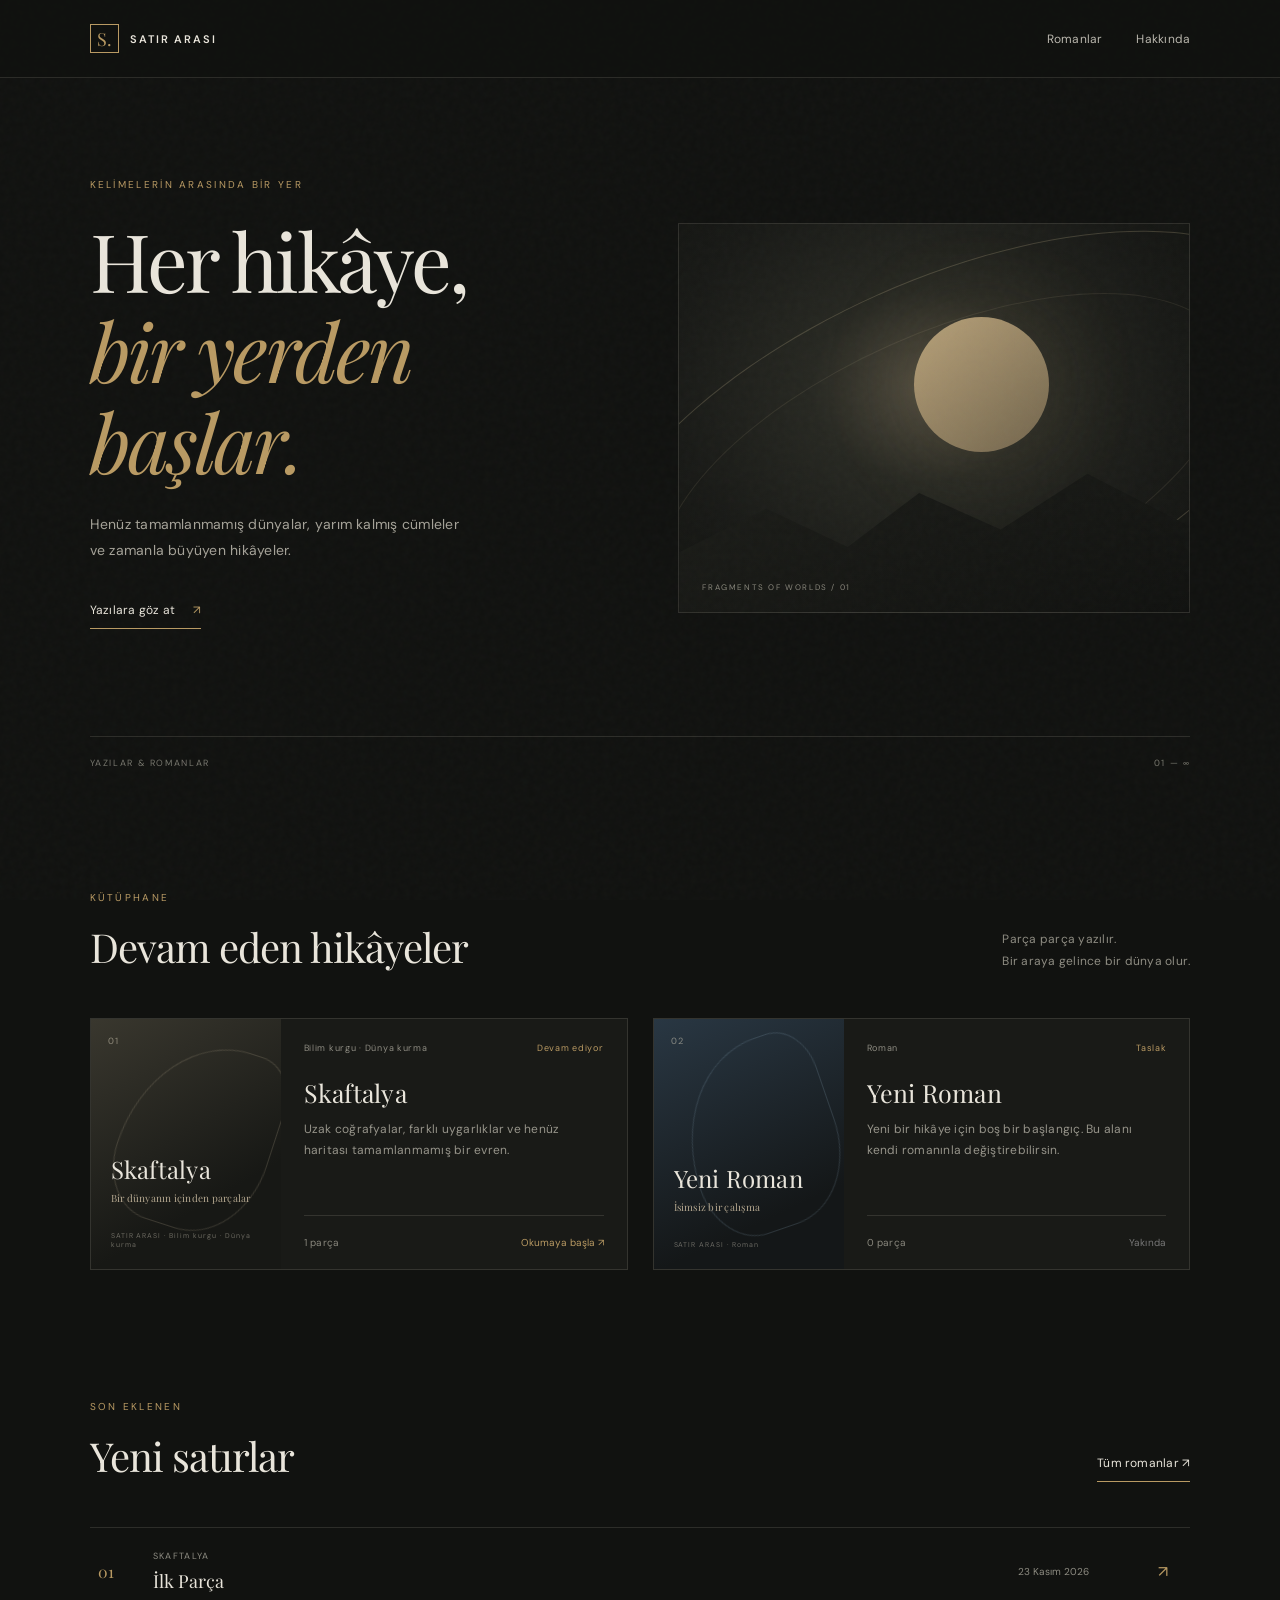
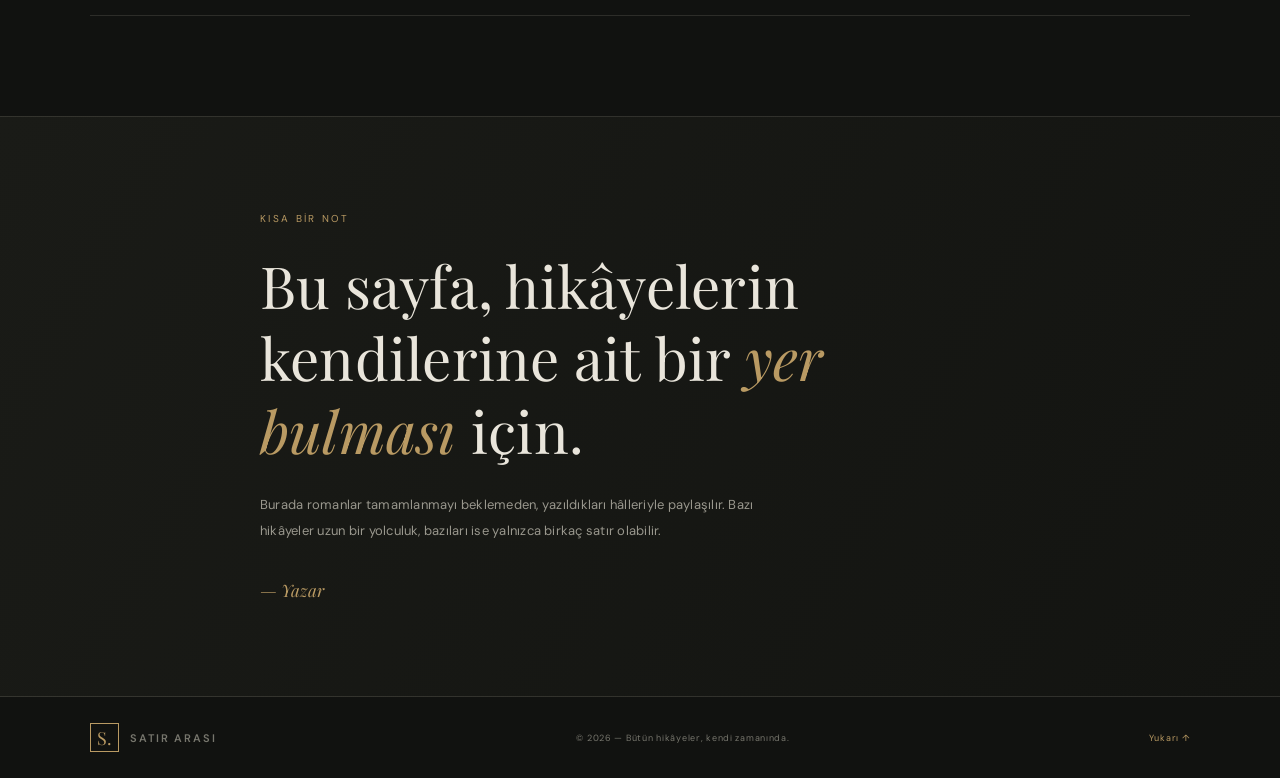
==== index.html @ ba9f6b92 "Add files via upload" ====
<!doctype html>
<html lang="tr">
<head>
  <meta charset="utf-8">
  <meta name="viewport" content="width=device-width, initial-scale=1">
  <meta name="theme-color" content="#111210">
  <meta name="description" content="Romanlar, hikâyeler ve tamamlanmamış dünyalar.">
  <title>Satır Arası — Yazılar</title>
  <link rel="preconnect" href="https://fonts.googleapis.com">
  <link rel="preconnect" href="https://fonts.gstatic.com" crossorigin>
  <link href="https://fonts.googleapis.com/css2?family=DM+Sans:wght@400;500;600&family=Playfair+Display:wght@400;500;600&display=swap" rel="stylesheet">
  <link rel="stylesheet" href="styles.css">
</head>
<body>
  <div class="grain" aria-hidden="true"></div>
  <header class="topbar">
    <a class="brand" href="#home" aria-label="Satır Arası ana sayfa"><span class="brand-mark">S.</span><span>SATIR ARASI</span></a>
    <nav aria-label="Ana navigasyon">
      <a href="#novels">Romanlar</a>
      <a href="#about">Hakkında</a>
    </nav>
    <button class="menu-button" id="menuButton" aria-label="Menüyü aç">☰</button>
  </header>

  <main id="app">
    <section class="hero" id="home">
      <div class="hero-copy">
        <p class="eyebrow">KELİMELERİN ARASINDA BİR YER</p>
        <h1>Her hikâye,<br><em>bir yerden başlar.</em></h1>
        <p class="hero-text">Henüz tamamlanmamış dünyalar, yarım kalmış cümleler ve zamanla büyüyen hikâyeler.</p>
        <a class="text-link" href="#novels">Yazılara göz at <span>↗</span></a>
      </div>
      <div class="hero-art" aria-label="Soyut, sisli bir manzara">
        <div class="art-orbit orbit-one"></div><div class="art-orbit orbit-two"></div>
        <div class="art-sun"></div><div class="art-horizon"></div>
        <span class="art-caption">FRAGMENTS OF WORLDS / 01</span>
      </div>
      <div class="hero-bottom"><span>YAZILAR &amp; ROMANLAR</span><span>01 — ∞</span></div>
    </section>


    <section class="section novels-section" id="novels">
      <div class="section-heading">
        <div><p class="eyebrow">KÜTÜPHANE</p><h2>Devam eden hikâyeler</h2></div>
        <p class="section-note">Parça parça yazılır.<br>Bir araya gelince bir dünya olur.</p>
      </div>
      <div class="novel-grid" id="novelGrid"></div>
    </section>


    <section class="section latest-section" id="latest">
      <div class="section-heading"><div><p class="eyebrow">SON EKLENEN</p><h2>Yeni satırlar</h2></div><a href="#novels" class="text-link">Tüm romanlar ↗</a></div>
      <div class="latest-list" id="latestList"></div>
    </section>


    <section class="about-section" id="about">
      <div class="about-inner"><p class="eyebrow">KISA BİR NOT</p><h2>Bu sayfa, hikâyelerin<br>kendilerine ait bir <em>yer bulması</em> için.</h2>
        <p>Burada romanlar tamamlanmayı beklemeden, yazıldıkları hâlleriyle paylaşılır. Bazı hikâyeler uzun bir yolculuk, bazıları ise yalnızca birkaç satır olabilir.</p>
        <span class="about-sign">— Yazar</span>
      </div>
    </section>
  </main>

  <footer class="footer"><a class="brand" href="#home"><span class="brand-mark">S.</span><span>SATIR ARASI</span></a><span>© <span id="year"></span> — Bütün hikâyeler, kendi zamanında.</span><a href="#home" class="back-top">Yukarı ↑</a></footer>


  <div class="reader-overlay" id="readerOverlay" aria-hidden="true">
    <div class="reader-shell">
      <header class="reader-top"><button id="closeReader" class="reader-close">← <span>Kitaplığa dön</span></button><span id="readerBookLabel" class="reader-label"></span><div class="reader-tools"><button id="fontMinus" aria-label="Yazıyı küçült">A−</button><button id="fontPlus" aria-label="Yazıyı büyüt">A+</button></div></header>
      <article class="reader-content"><p class="reader-kicker" id="readerChapterNumber"></p><h1 id="readerTitle"></h1><div class="reader-meta" id="readerMeta"></div><div class="reader-text" id="readerText"></div><div class="reader-navigation"><button id="previousChapter">← Önceki</button><button id="nextChapter">Sonraki →</button></div></article>
    </div>
  </div>
  <script src="content.js"></script>
  <script src="script.js"></script>
</body>
</html>
---- styles.css ----
:root{--bg:#111210;--surface:#191a17;--surface2:#22231f;--text:#e9e5db;--muted:#8e8c82;--line:rgba(226,220,206,.13);--accent:#b99a63;--serif:'Playfair Display',Georgia,serif;--sans:'DM Sans',Arial,sans-serif}
*{box-sizing:border-box}html{scroll-behavior:smooth}body{margin:0;background:var(--bg);color:var(--text);font-family:var(--sans);font-weight:400;letter-spacing:.015em}body.reader-open{overflow:hidden}a{color:inherit;text-decoration:none}button{font:inherit;color:inherit;cursor:pointer}.grain{position:fixed;inset:0;pointer-events:none;z-index:20;opacity:.04;background-image:url("data:image/svg+xml,%3Csvg viewBox='0 0 180 180' xmlns='http://www.w3.org/2000/svg'%3E%3Cfilter id='n'%3E%3CfeTurbulence type='fractalNoise' baseFrequency='.8' numOctaves='3' stitchTiles='stitch'/%3E%3C/filter%3E%3Crect width='100%25' height='100%25' filter='url(%23n)' opacity='.6'/%3E%3C/svg%3E")}.topbar{height:78px;border-bottom:1px solid var(--line);display:flex;align-items:center;justify-content:space-between;padding:0 7vw;position:relative;z-index:30;background:rgba(17,18,16,.9)}.brand{display:flex;align-items:center;gap:11px;font-size:11px;letter-spacing:.18em;font-weight:600}.brand-mark{display:grid;place-items:center;width:29px;height:29px;border:1px solid var(--accent);color:var(--accent);font:18px var(--serif);letter-spacing:0}.topbar nav{display:flex;gap:34px;font-size:12px;color:#b9b6ad}.topbar nav a:hover{color:var(--accent)}.menu-button{display:none;background:none;border:0;font-size:20px}.hero{padding:100px 7vw 22px;min-height:610px;display:grid;grid-template-columns:1fr 1fr;gap:6vw;position:relative;align-items:center}.hero-copy{padding-bottom:30px}.eyebrow{font-size:10px;letter-spacing:.23em;color:var(--accent);margin:0 0 24px}.hero h1{font:clamp(48px,6.3vw,88px)/1.12 var(--serif);font-weight:400;letter-spacing:-.035em;margin:0}.hero h1 em,.about-inner h2 em{color:var(--accent);font-weight:400}.hero-text{color:#a5a298;max-width:370px;line-height:1.85;font-size:14px;margin:26px 0 34px}.text-link{font-size:12px;color:var(--text);display:inline-flex;gap:18px;align-items:center;border-bottom:1px solid var(--accent);padding-bottom:10px}.text-link span{color:var(--accent)}.hero-art{height:390px;position:relative;overflow:hidden;background:radial-gradient(ellipse at 48% 42%,#4b473b 0,#272822 30%,#191a17 67%,#121310 100%);border:1px solid var(--line)}.art-sun{position:absolute;width:135px;height:135px;border-radius:50%;background:linear-gradient(140deg,#b8a27a,#71644c);top:24%;left:46%;box-shadow:0 0 100px rgba(177,150,99,.18)}.art-horizon{position:absolute;bottom:-1px;left:0;right:0;height:45%;background:linear-gradient(160deg,transparent 15%,#1c1d19 16%,#111210 100%);clip-path:polygon(0 65%,17% 40%,33% 62%,47% 31%,63% 52%,80% 20%,100% 50%,100% 100%,0 100%)}.art-orbit{position:absolute;border:1px solid rgba(211,192,152,.22);border-radius:50%;transform:rotate(-24deg)}.orbit-one{width:150%;height:90%;left:-22%;top:14%}.orbit-two{width:120%;height:70%;left:-8%;top:28%;border-color:rgba(211,192,152,.1)}.art-caption{position:absolute;bottom:20px;left:23px;font-size:8px;letter-spacing:.2em;color:#88867b;z-index:2}.hero-bottom{grid-column:1/-1;display:flex;justify-content:space-between;border-top:1px solid var(--line);padding:20px 0 0;font-size:9px;letter-spacing:.18em;color:#77766d}.section{padding:100px 7vw}.section-heading{display:flex;justify-content:space-between;align-items:end;margin-bottom:45px}.section-heading h2{font:40px var(--serif);font-weight:400;margin:0;letter-spacing:-.025em}.section-heading .eyebrow{margin-bottom:16px}.section-note{font-size:12px;line-height:1.8;color:var(--muted);margin:0}.novel-grid{display:grid;grid-template-columns:repeat(2,minmax(0,1fr));gap:25px}.novel-card{border:1px solid var(--line);background:var(--surface);display:grid;grid-template-columns:190px 1fr;min-height:250px;transition:border .25s}.novel-card:hover{border-color:rgba(185,154,99,.45)}.novel-cover{min-height:250px;position:relative;overflow:hidden;display:flex;flex-direction:column;justify-content:flex-end;padding:20px;background:linear-gradient(150deg,#39372e,#171815 70%)}.novel-card.blue .novel-cover{background:linear-gradient(155deg,#293743,#141718 75%)}.cover-shape{position:absolute;width:150px;height:190px;left:32px;top:22px;border:1px solid rgba(200,186,154,.2);transform:rotate(18deg);border-radius:80% 30% 55% 40%;filter:blur(.1px)}.novel-card.blue .cover-shape{border-color:rgba(143,177,194,.2);transform:rotate(-19deg)}.cover-number{position:absolute;top:16px;left:17px;font-size:9px;letter-spacing:.2em;color:rgba(235,225,203,.5)}.cover-title{font:24px var(--serif);position:relative;line-height:1.1}.cover-subtitle{font:10px var(--serif);color:#b4a78f;margin-top:8px;position:relative}.cover-foot{font-size:7px;letter-spacing:.14em;color:rgba(210,205,189,.45);margin-top:26px;position:relative}.novel-info{padding:23px 23px 20px;display:flex;flex-direction:column}.novel-meta{display:flex;justify-content:space-between;gap:12px;font-size:9px;letter-spacing:.08em;color:var(--muted)}.status{color:var(--accent)}.novel-info h3{font:25px var(--serif);font-weight:400;margin:22px 0 10px}.novel-info p{font-size:12px;color:#96948a;line-height:1.8;margin:0}.novel-footer{margin-top:auto;padding-top:20px;border-top:1px solid var(--line);display:flex;justify-content:space-between;align-items:center;font-size:10px;color:#89877d}.open-novel{border:0;background:none;color:var(--accent);font-size:10px;padding:0}.coming-soon{color:#777}.latest-section{padding-top:30px}.latest-list{border-top:1px solid var(--line)}.latest-item{width:100%;border:0;border-bottom:1px solid var(--line);background:none;display:grid;grid-template-columns:55px 1fr 140px 24px;align-items:center;text-align:left;padding:22px 8px;transition:background .2s}.latest-item:hover{background:rgba(255,255,255,.025)}.latest-index{font:16px var(--serif);color:var(--accent)}.latest-main{display:flex;flex-direction:column;gap:7px}.latest-novel{font-size:9px;letter-spacing:.15em;color:var(--muted);text-transform:uppercase}.latest-main strong{font:18px var(--serif);font-weight:400}.latest-date{font-size:10px;color:var(--muted)}.latest-arrow{color:var(--accent)}.empty-latest{color:var(--muted);padding:25px 0;font-size:13px}.about-section{border-top:1px solid var(--line);border-bottom:1px solid var(--line);background:linear-gradient(120deg,#1a1b17,#131411);padding:95px 7vw}.about-inner{max-width:760px;margin:0 auto}.about-inner h2{font:clamp(35px,5vw,58px)/1.25 var(--serif);font-weight:400;margin:0 0 26px}.about-inner>p:not(.eyebrow){max-width:540px;font-size:13px;line-height:2;color:#99978d}.about-sign{display:block;margin-top:35px;font:italic 17px var(--serif);color:var(--accent)}.footer{padding:26px 7vw;display:flex;justify-content:space-between;align-items:center;gap:20px;color:#77766d;font-size:9px;letter-spacing:.08em}.back-top{color:var(--accent)}
/* Reader */
.reader-overlay{position:fixed;inset:0;background:#10110f;z-index:50;overflow:auto;opacity:0;visibility:hidden;transition:opacity .3s,visibility .3s}.reader-overlay.is-open{opacity:1;visibility:visible}.reader-shell{min-height:100%;max-width:1100px;margin:0 auto;padding:0 7vw}.reader-top{height:75px;border-bottom:1px solid var(--line);display:flex;justify-content:space-between;align-items:center}.reader-close{border:0;background:none;color:#b0aea4;font-size:11px}.reader-close span{margin-left:10px}.reader-label{font-size:10px;letter-spacing:.16em;color:var(--accent);text-transform:uppercase}.reader-tools{display:flex;gap:10px}.reader-tools button{background:none;border:1px solid var(--line);padding:7px 10px;font-size:12px;color:#a5a298}.reader-content{max-width:680px;margin:0 auto;padding:90px 0 100px}.reader-kicker{font-size:10px;letter-spacing:.2em;color:var(--accent);margin:0 0 20px}.reader-content h1{font:clamp(35px,5vw,55px) var(--serif);font-weight:400;margin:0}.reader-meta{font-size:10px;color:var(--muted);margin-top:18px;padding-bottom:32px;border-bottom:1px solid var(--line)}.reader-text{font:19px/2.05 var(--serif);color:#d3cfc4;padding-top:25px}.reader-text p{margin:0 0 1.7em}.reader-navigation{display:flex;justify-content:space-between;border-top:1px solid var(--line);padding-top:25px;margin-top:55px}.reader-navigation button{background:none;border:0;color:var(--accent);font-size:11px}.reader-navigation button:disabled{color:#55554f;cursor:default}
@media(max-width:1050px){.novel-grid{grid-template-columns:1fr}.novel-card{max-width:700px}.hero{min-height:540px}.hero-art{height:340px}}
@media(max-width:700px){.topbar{height:65px;padding:0 6vw}.topbar nav{display:none;position:absolute;top:65px;left:0;right:0;background:#171815;padding:22px 6vw;border-bottom:1px solid var(--line);flex-direction:column;gap:20px}.topbar nav.mobile-open{display:flex}.menu-button{display:block}.hero{padding:75px 6vw 20px;grid-template-columns:1fr;gap:35px;min-height:auto}.hero h1{font-size:58px}.hero-art{height:300px}.hero-bottom{margin-top:10px}.section{padding:75px 6vw}.section-heading{align-items:flex-start;gap:25px;flex-direction:column}.section-heading h2{font-size:34px}.novel-card{grid-template-columns:140px 1fr;min-height:230px}.novel-cover{min-height:230px;padding:15px}.cover-title{font-size:20px}.novel-info{padding:16px}.novel-info h3{font-size:21px;margin:17px 0 8px}.novel-info p{font-size:11px}.novel-meta{flex-wrap:wrap;font-size:8px}.novel-footer{padding-top:14px}.latest-item{grid-template-columns:40px 1fr 20px}.latest-date{display:none}.latest-main strong{font-size:17px}.about-section{padding:70px 6vw}.footer{padding:24px 6vw;flex-wrap:wrap}.footer>span{order:3;width:100%;text-align:center}.reader-shell{padding:0 6vw}.reader-top{gap:10px}.reader-label{display:none}.reader-content{padding:55px 0}.reader-text{font-size:18px}}
@media(max-width:390px){.novel-card{grid-template-columns:115px 1fr}.novel-cover{min-height:220px}.novel-info{padding:13px}.novel-info p{line-height:1.55}.novel-footer{font-size:9px}}
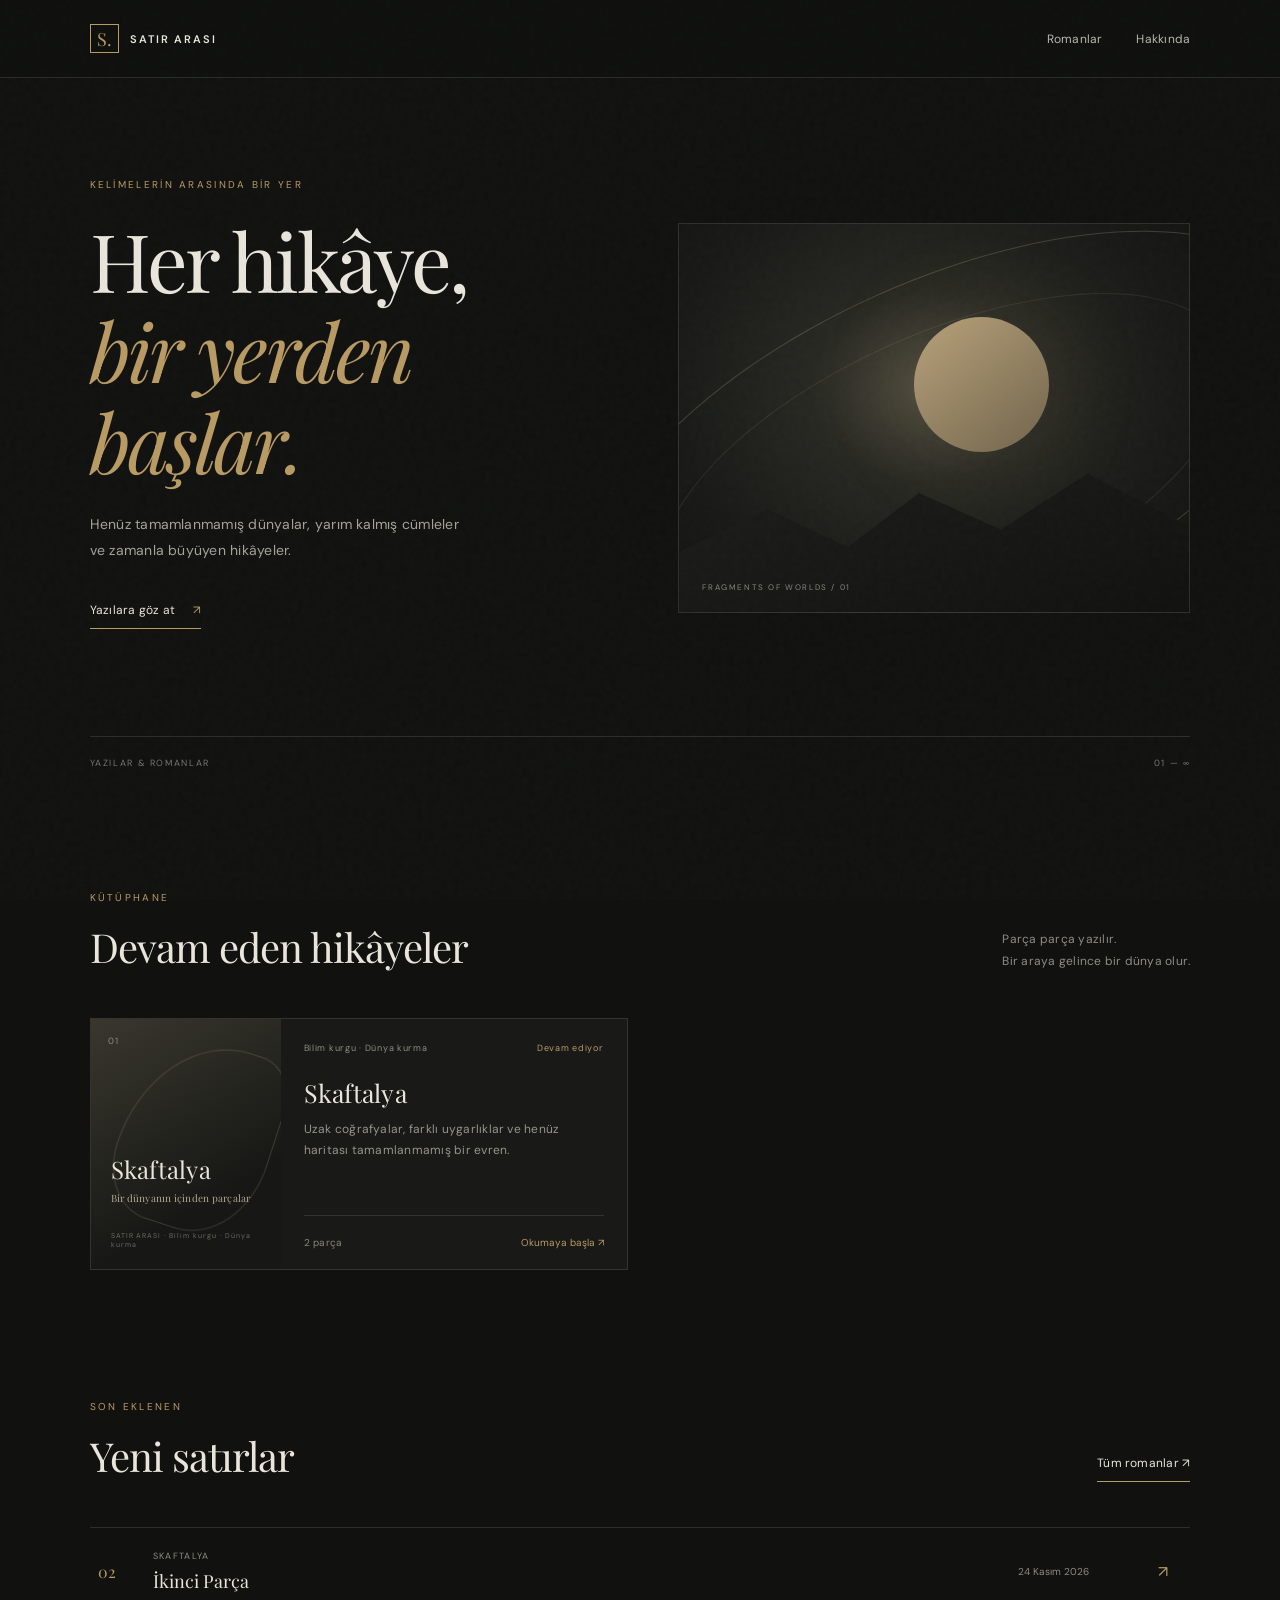
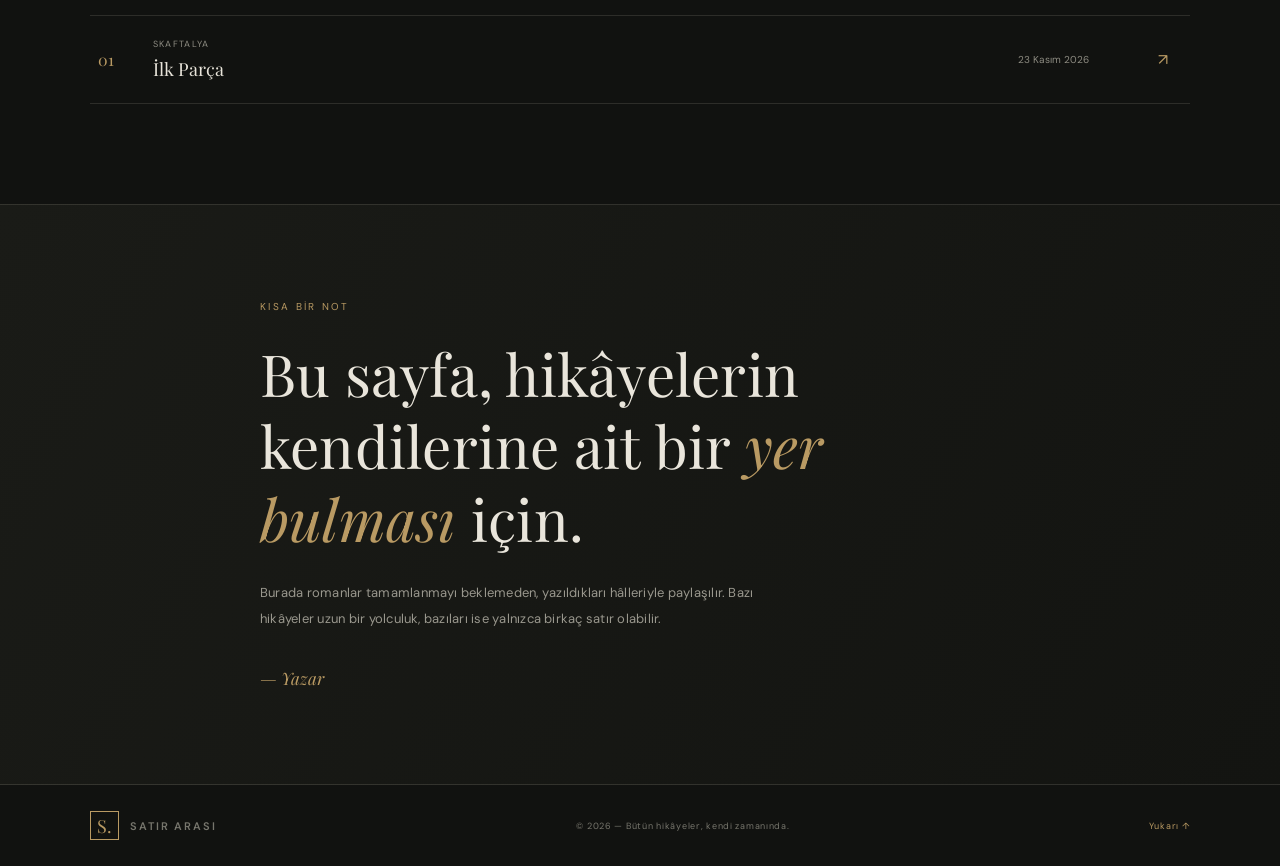
==== commit e430259d: "Add files via upload" ====
--- a/index.html
+++ b/index.html
@@ -71,7 +71,7 @@
       <article class="reader-content"><p class="reader-kicker" id="readerChapterNumber"></p><h1 id="readerTitle"></h1><div class="reader-meta" id="readerMeta"></div><div class="reader-text" id="readerText"></div><div class="reader-navigation"><button id="previousChapter">← Önceki</button><button id="nextChapter">Sonraki →</button></div></article>
     </div>
   </div>
-  <script src="content.js"></script>
+  <script src="generated-content.js"></script>
   <script src="script.js"></script>
 </body>
 </html>
